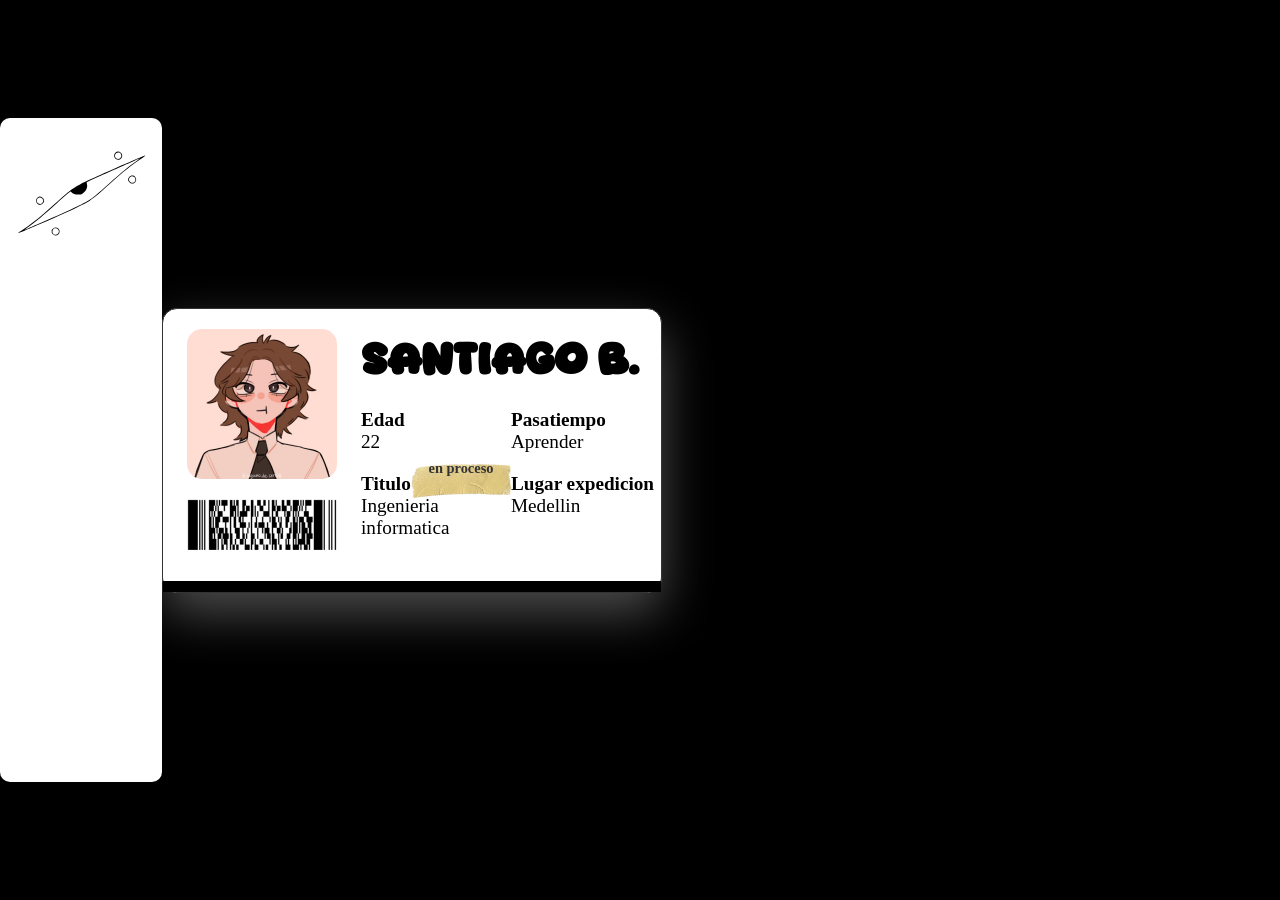
==== Html/index.html @ 073a7467 "Card tarjeta casi mela, faltan detalles" ====
<!DOCTYPE html>
<html lang="en">
<head>
    <meta charset="UTF-8">
    <meta name="viewport" content="width=device-width, initial-scale=1.0">
    <link rel="stylesheet" href="/Css/index_Style.css">
    <link href='https://cdn.boxicons.com/fonts/basic/boxicons.min.css' rel='stylesheet'>
    <title>Portafolio</title>
</head>
<body>
    <aside class="sidebar">
        <ul class="sidebar_list">
            <li class="  sidebar_content--logo">
                <img class="sidebar_icon sidebar_icon--logo reveal" src="/img/eyeOpen.svg" alt="logo">
                <img class="sidebar_icon sidebar_icon--logo hide" src="/img/eyeClose.svg" alt="logo">
            </li>

            <li class="sidebar_element">
                <i class='bx  bxs-user-hexagon sidebar_logo'  ></i> 
                <div class="sidebar_hide">
                    <p class="sidebar_text">Sobre mi</p>
                </div>
            </li>

            <li class="sidebar_element">
                <i class='bx  bxs-clipboard-code sidebar_logo' ></i>
                <div class="sidebar_hide">
                    <p class="sidebar_text">habilidades</p>
                </div>
            </li>

            <li class="sidebar_element">
                <i class='bx  bxs-star sidebar_logo' ></i> 
                <div class="sidebar_hide">
                    <p class="sidebar_text">Experiencia</p>
                </div>
            </li>

            <li class="sidebar_element">
                <i class='bx  bxs-phone sidebar_logo'  ></i> 
                <div class="sidebar_hide">
                    <p class="sidebar_text">Contactame</p>
                </div>
            </li>
        </ul>
    </aside>
    <section class="id_presentation">
        <div class="card">
            <div class="photo">
                <img src="/img/6def31cd-2feb-4538-83e6-c28fdac675a3.jpeg" alt="">
            </div>
            <div class="qr"><img src="/img/Imagen de WhatsApp 2025-06-26 a las 01.54.31_d07527d6.jpg" alt="Codigo QR"></div>
            <div class="info-name"><h1>Santiago B.</h1></div>
            <div class=" info info-age"><p><strong>Edad</strong><br>22</p></div>
            <div class=" info info-hobby"><p><strong>Pasatiempo</strong><br>Aprender</p></div>
            <div class=" info info-title"><p><strong>Titulo</strong><br>Ingenieria informatica</p></div>
            <div class="info-title-sticker"><span>en proceso</span><img src="/img/klipartz.com.png" alt="cinta"></div>
            <div class=" info info-place"><p><strong>Lugar expedicion</strong><br>Medellin</p></div>
            <div class="info-border"></div>
        </div>
    </section>
</body>
</html>
---- Css/index_Style.css ----
*{
    margin:0;
    box-sizing: border-box;
}

body{
    height: 100vh;
    display: flex;
    align-items: center;
    background-color: black;
}

/*----------sidebar----------*/
.sidebar{
    background-color: #ffffff;
    width: max-content;
    border-radius: 10px;
    padding: 2rem 1rem;
}

.sidebar:hover .sidebar_element{
    grid-template-columns: 50px 1fr;
}

.sidebar_list{
    list-style: none;
    padding: 0;
    
    min-height: 600px;
    display: flex;
    flex-direction: column;
    gap: .4rem;
}
.sidebar_element{
    padding: 1.9rem 1.3rem;
    border-radius: 20px;
    display: grid;
    align-items: center;
    grid-template-columns: 80px 0fr;
    color: black;

    transition: grid-template-columns .4s;
}

.sidebar_element:hover{
    background-color: black;
    color: white;
}

.sidebar_content--logo{
    position: relative;
    margin: 0 auto  0;
    margin-bottom: 1rem;
}

.sidebar_icon--logo{
    display: flex;
    height: auto;
    width: 130px;
    justify-content: center;
    align-items: center;
    position: relative;
}

.sidebar_icon--logo .reveal{
    opacity: 1;
    z-index: 1;
}

.sidebar_content--logo .hide {
    opacity: 0;
    z-index: 2;
}

.sidebar_icon--logo.hide{
    opacity: 0;
    position: absolute;
    top: 0;
    left: 0;
}

.sidebar:hover .sidebar_icon--logo.reveal {
    opacity: 0;
}

.sidebar:hover .sidebar_icon--logo.hide {
  opacity: 1;
}

.sidebar_logo{
    font-size: 50px;
    margin: auto;
}

.sidebar_hide{
    overflow: hidden;
}

/*----------Card----------*/

@font-face {
  font-family: 'Mooncake';
  src: url(/Fonts/moodcake/Moodcake.ttf);
  font-weight: normal;
  font-style: normal;
}

.card{
  width: 500px;
  height: 285px;
  background: white;
  border-radius: 15px;
  box-shadow: 0 20px 50px rgba(255, 255, 255, 0.3);
  
  transition: transform 0.6s ease;
  transform-style: preserve-3d;
  border: 1px solid #333;
  background: linear-gradient(rgba(255, 255, 255, 0.0), rgba(255, 255, 255, 0.0)), url('/Portafolio/img/eyeOpen.svg');
  background-repeat: no-repeat;
  background-position: center right;
  background-size: 55%;
  background-blend-mode: lighten;
  display: grid;
  grid-template-columns: 2fr 150px 150px;
  grid-template-rows: 100px 1fr 1fr 1fr 0.5fr;
}

.card:hover {
      transform: rotateY(20deg) rotateX(20deg);
    }

    .photo {
      grid-row: 1;
      grid-column: 1;
      text-align: center;
      padding: 20px;
    }

    .photo img {
      width: 150px;
      height: 150px;
      border-radius: 15px;
      object-fit: cover;
    }

    .info-name {
      font-family: 'Mooncake';
      grid-row: 1;
      grid-column: 2/3;
      font-size: 1.7em;
      width: auto;
      text-align: center;
      margin: auto;
      white-space: nowrap;
    }

    .info{
      font-size: 1.2em;
      margin-bottom: 20px;
    }

    .info-age{
      grid-row: 2;
      grid-column: 2;
    }

    .info-hobby{
      grid-row: 2;
      grid-column: 3;
    }

    .info-title{
      grid-row: 3;
      grid-column: 2;
    }
    
    .info-title-sticker{
      position: relative;
      width: 100px; /* ajusta según tamaño de la cinta */
      height: 40px;
      grid-column: 2/3; /* columna de la derecha */
      grid-row: 2;     /* misma fila del título */
      justify-self: end; /* alinea al inicio */
      padding-left: 1rem;
      padding-top: 1.5rem;
    }

    .info-title-sticker img{
      width: 70px;
      rotate: -120deg;
    }

    .info-title-sticker span{
      position: absolute;
      top: 50%;
      left: 50%;
      transform: translate(-50%, 180%);
      font-weight: bold;
      color: #333;
      font-size: 0.9em;
      font-family: 'Comic Sans MS', cursive;
      z-index: 2;
      white-space: nowrap;
    }

    .info-place{
      grid-column: 3;
      grid-row: 3;
    }

    .qr-firm {
      
      margin-top: auto;
    }

    .qr img {
      height: 50px;
    }

    .qr{  
      text-align: center;
      align-self: center;
      grid-column: 1;
      grid-row: 3/5;
    }

    .info-border{
      background-color: black;
      grid-row: 5;
      grid-column: 1/4;
    }
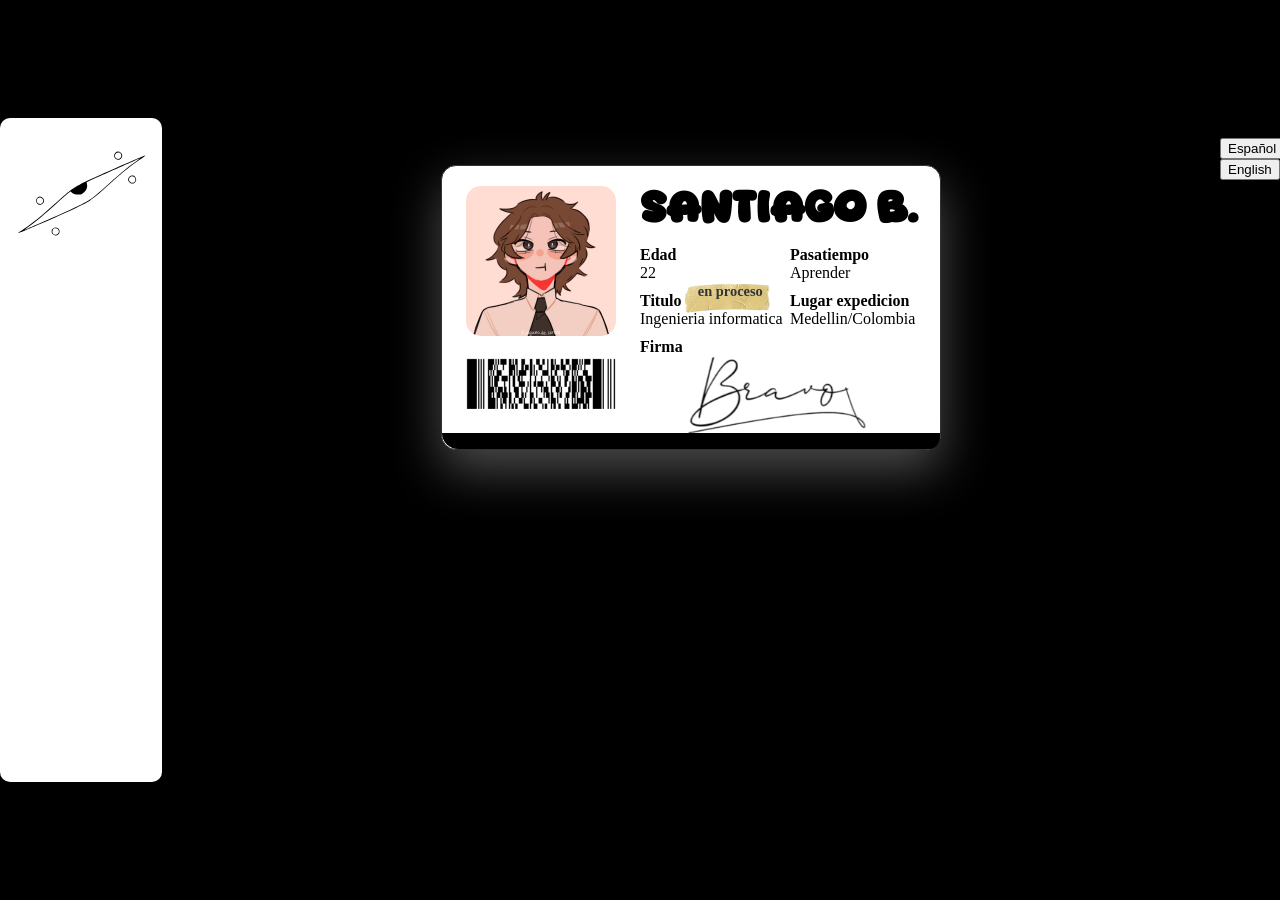
==== commit 7e17a40e: "tarjeta mela" ====
--- a/Html/index.html
+++ b/Html/index.html
@@ -5,6 +5,7 @@
     <meta name="viewport" content="width=device-width, initial-scale=1.0">
     <link rel="stylesheet" href="/Css/index_Style.css">
     <link href='https://cdn.boxicons.com/fonts/basic/boxicons.min.css' rel='stylesheet'>
+    <script src="/Js/index_Script.js"></script>
     <title>Portafolio</title>
 </head>
 <body>
@@ -18,46 +19,56 @@
             <li class="sidebar_element">
                 <i class='bx  bxs-user-hexagon sidebar_logo'  ></i> 
                 <div class="sidebar_hide">
-                    <p class="sidebar_text">Sobre mi</p>
+                    <p class="sidebar_text" data-i18n="sidebar.sobre">Sobre mi</p>
                 </div>
             </li>
 
             <li class="sidebar_element">
                 <i class='bx  bxs-clipboard-code sidebar_logo' ></i>
                 <div class="sidebar_hide">
-                    <p class="sidebar_text">habilidades</p>
+                    <p class="sidebar_text" data-i18n="sidebar.habilidades">habilidades</p>
                 </div>
             </li>
 
             <li class="sidebar_element">
                 <i class='bx  bxs-star sidebar_logo' ></i> 
                 <div class="sidebar_hide">
-                    <p class="sidebar_text">Experiencia</p>
+                    <p class="sidebar_text" data-i18n="sidebar.experiencia">Experiencia</p>
                 </div>
             </li>
 
             <li class="sidebar_element">
                 <i class='bx  bxs-phone sidebar_logo'  ></i> 
                 <div class="sidebar_hide">
-                    <p class="sidebar_text">Contactame</p>
+                    <p class="sidebar_text" data-i18n="sidebar.contacto">Contactame</p>
                 </div>
             </li>
         </ul>
     </aside>
-    <section class="id_presentation">
+    <main class="main-content">
+        <div class="translate">
+            <button onclick="traducir('es')">Español</button>
+            <button onclick="traducir('en')">English</button>
+        </div>
+        
+        <section class="id_presentation">
+            <h2>Hola, me presento</h2>
         <div class="card">
             <div class="photo">
                 <img src="/img/6def31cd-2feb-4538-83e6-c28fdac675a3.jpeg" alt="">
             </div>
             <div class="qr"><img src="/img/Imagen de WhatsApp 2025-06-26 a las 01.54.31_d07527d6.jpg" alt="Codigo QR"></div>
-            <div class="info-name"><h1>Santiago B.</h1></div>
-            <div class=" info info-age"><p><strong>Edad</strong><br>22</p></div>
-            <div class=" info info-hobby"><p><strong>Pasatiempo</strong><br>Aprender</p></div>
-            <div class=" info info-title"><p><strong>Titulo</strong><br>Ingenieria informatica</p></div>
-            <div class="info-title-sticker"><span>en proceso</span><img src="/img/klipartz.com.png" alt="cinta"></div>
-            <div class=" info info-place"><p><strong>Lugar expedicion</strong><br>Medellin</p></div>
+            <div class="info-name"><h1 data-i18n="card.nombre">Santiago B.</h1></div>
+            <div class=" info info-age"><p><strong data-i18n="card.edad">Edad</strong><br>22</p></div>
+            <div class=" info info-hobby"><p><strong data-i18n="card.pasatiempo">Pasatiempo</strong><br><p data-i18n="card.pasatiempoHijo">Aprender</p></p></div>
+            <div class=" info info-title"><p ><strong data-i18n="card.titulo">Titulo</strong><br><p data-i18n="card.tituloHijo">Ingenieria informatica</p></p></div>
+            <div class="info-title-sticker"><span data-i18n="card.estado">en proceso</span><img src="/img/klipartz.com.png" alt="cinta"></div>
+            <div class=" info info-place"><p data-i18n="card.expedicion"><strong>Lugar expedicion</strong><br>Medellin/Colombia</p></div>
+            <div class="info-firm"><p data-i18n="card.firma"><strong>Firma</strong></p><img src="/img/Opera Captura de pantalla_2025-06-27_210948_www.canva.com-Photoroom.png" alt="Firma"></div>
             <div class="info-border"></div>
         </div>
     </section>
+    </main>
+    
 </body>
 </html>
--- a/Css/index_Style.css
+++ b/Css/index_Style.css
@@ -1,86 +1,103 @@
 *{
-    margin:0;
-    box-sizing: border-box;
+  margin:0;
+  box-sizing: border-box;
 }
 
 body{
-    height: 100vh;
-    display: flex;
-    align-items: center;
-    background-color: black;
-}
-
-/*----------sidebar----------*/
+  min-height: 100vh;
+  display: grid;
+  align-items: center;
+  background-color: black;
+  grid-template-columns: 0.1fr 1fr;
+}
+
+.main-content{
+  grid-column: 2;
+  display: grid;
+  grid-template-columns: 1fr;
+  grid-template-rows: 2fr 1fr 1fr;
+}
+
+.translate{
+  height: 30px;
+  width: 60px;
+  grid-row: 1;
+  grid-column: 2;
+}
+
+/*----------Sidebar----------*/
 .sidebar{
-    background-color: #ffffff;
-    width: max-content;
-    border-radius: 10px;
-    padding: 2rem 1rem;
+  position: sticky;
+  top: 0;
+  background-color: #ffffff;
+  width: max-content;
+  border-radius: 10px;
+  padding: 2rem 1rem;
 }
 
 .sidebar:hover .sidebar_element{
-    grid-template-columns: 50px 1fr;
+  grid-template-columns: 50px 1fr;
 }
 
 .sidebar_list{
-    list-style: none;
-    padding: 0;
-    
-    min-height: 600px;
-    display: flex;
-    flex-direction: column;
-    gap: .4rem;
+  list-style: none;
+  padding: 0;
+  
+  min-height: 600px;
+  display: flex;
+  flex-direction: column;
+  gap: .4rem;
 }
 .sidebar_element{
-    padding: 1.9rem 1.3rem;
-    border-radius: 20px;
-    display: grid;
-    align-items: center;
-    grid-template-columns: 80px 0fr;
-    color: black;
-
-    transition: grid-template-columns .4s;
+  padding: 1.9rem 1.3rem;
+  border-radius: 20px;
+  display: grid;
+  align-items: center;
+  grid-template-columns: 80px 0fr;
+  color: black;
+
+  transition: grid-template-columns .4s;
 }
 
 .sidebar_element:hover{
-    background-color: black;
-    color: white;
+  background-color: black;
+  color: white;
 }
 
 .sidebar_content--logo{
-    position: relative;
-    margin: 0 auto  0;
-    margin-bottom: 1rem;
+  position: relative;
+  margin: 0 auto  0;
+  margin-bottom: 1rem;
 }
 
 .sidebar_icon--logo{
-    display: flex;
-    height: auto;
-    width: 130px;
-    justify-content: center;
-    align-items: center;
-    position: relative;
+  display: flex;
+  height: auto;
+  width: 130px;
+  justify-content: center;
+  align-items: center;
+  position: relative;
 }
 
 .sidebar_icon--logo .reveal{
-    opacity: 1;
-    z-index: 1;
+  opacity: 1;
+  z-index: 1;
 }
 
 .sidebar_content--logo .hide {
-    opacity: 0;
-    z-index: 2;
+  opacity: 0;
+  z-index: 2;
 }
 
 .sidebar_icon--logo.hide{
-    opacity: 0;
-    position: absolute;
-    top: 0;
-    left: 0;
+  opacity: 0;
+  position: absolute;
+  top: 0;
+  left: 0;
 }
 
 .sidebar:hover .sidebar_icon--logo.reveal {
-    opacity: 0;
+  opacity: 0;
 }
 
 .sidebar:hover .sidebar_icon--logo.hide {
@@ -88,12 +105,12 @@
 }
 
 .sidebar_logo{
-    font-size: 50px;
-    margin: auto;
+  font-size: 50px;
+  margin: auto;
 }
 
 .sidebar_hide{
-    overflow: hidden;
+  overflow: hidden;
 }
 
 /*----------Card----------*/
@@ -105,7 +122,13 @@
   font-style: normal;
 }
 
+.id_presentation{
+  grid-row: 1;
+  justify-self: center;
+}
+
 .card{
+  
   width: 500px;
   height: 285px;
   background: white;
@@ -115,119 +138,130 @@
   transition: transform 0.6s ease;
   transform-style: preserve-3d;
   border: 1px solid #333;
-  background: linear-gradient(rgba(255, 255, 255, 0.0), rgba(255, 255, 255, 0.0)), url('/Portafolio/img/eyeOpen.svg');
+  background: linear-gradient(rgba(255, 255, 255, 0.0), rgba(255, 255, 255, 0.0)), url('/img/eyeOpen.svg');
   background-repeat: no-repeat;
   background-position: center right;
   background-size: 55%;
   background-blend-mode: lighten;
   display: grid;
   grid-template-columns: 2fr 150px 150px;
-  grid-template-rows: 100px 1fr 1fr 1fr 0.5fr;
+  grid-template-rows: 80px 1fr 1fr 95px 1fr;
 }
 
 .card:hover {
-      transform: rotateY(20deg) rotateX(20deg);
-    }
-
-    .photo {
-      grid-row: 1;
-      grid-column: 1;
-      text-align: center;
-      padding: 20px;
-    }
-
-    .photo img {
-      width: 150px;
-      height: 150px;
-      border-radius: 15px;
-      object-fit: cover;
-    }
-
-    .info-name {
-      font-family: 'Mooncake';
-      grid-row: 1;
-      grid-column: 2/3;
-      font-size: 1.7em;
-      width: auto;
-      text-align: center;
-      margin: auto;
-      white-space: nowrap;
-    }
-
-    .info{
-      font-size: 1.2em;
-      margin-bottom: 20px;
-    }
-
-    .info-age{
-      grid-row: 2;
-      grid-column: 2;
-    }
-
-    .info-hobby{
-      grid-row: 2;
-      grid-column: 3;
-    }
-
-    .info-title{
-      grid-row: 3;
-      grid-column: 2;
-    }
+  transform: rotateY(20deg) rotateX(20deg);
+}
+  .photo {
+    grid-row: 1;
+    grid-column: 1;
+    text-align: center;
+    padding: 20px;
+  }
+
+  .photo img {
+    width: 150px;
+    height: 150px;
+    border-radius: 15px;
+    object-fit: cover;
+  }
+
+  .info-name {
+    font-family: 'Mooncake';
+    grid-row: 1;
+    grid-column: 2/3;
+    font-size: 1.7em;
+    width: auto;
+    text-align: center;
+    margin: auto;
+    white-space: nowrap;
+  }
+
+  .info{
+    font-size: 1em;
+    margin-bottom: 10px;
     
-    .info-title-sticker{
-      position: relative;
-      width: 100px; /* ajusta según tamaño de la cinta */
-      height: 40px;
-      grid-column: 2/3; /* columna de la derecha */
-      grid-row: 2;     /* misma fila del título */
-      justify-self: end; /* alinea al inicio */
-      padding-left: 1rem;
-      padding-top: 1.5rem;
-    }
-
-    .info-title-sticker img{
-      width: 70px;
-      rotate: -120deg;
-    }
-
-    .info-title-sticker span{
-      position: absolute;
-      top: 50%;
-      left: 50%;
-      transform: translate(-50%, 180%);
-      font-weight: bold;
-      color: #333;
-      font-size: 0.9em;
-      font-family: 'Comic Sans MS', cursive;
-      z-index: 2;
-      white-space: nowrap;
-    }
-
-    .info-place{
-      grid-column: 3;
-      grid-row: 3;
-    }
-
-    .qr-firm {
-      
-      margin-top: auto;
-    }
-
-    .qr img {
-      height: 50px;
-    }
-
-    .qr{  
-      text-align: center;
-      align-self: center;
-      grid-column: 1;
-      grid-row: 3/5;
-    }
-
-    .info-border{
-      background-color: black;
-      grid-row: 5;
-      grid-column: 1/4;
-    }
-
-
+  }
+
+  .info-age{
+    grid-row: 2;
+    grid-column: 2;
+  }
+
+  .info-hobby{
+    grid-row: 2;
+    grid-column: 3;
+  }
+
+  .info-title{
+    grid-row: 3;
+    grid-column: 2;
+  }
+  
+  .info-title-sticker{
+    position: relative;
+    width: 100px; /* ajusta según tamaño de la cinta */
+    height: 40px;
+    grid-column: 2; /* columna de la derecha */
+    grid-row: 2;     /* misma fila del título */
+    justify-self: end; /* alinea al inicio */
+    padding-left: 0.5rem;
+    padding-top: 0.7rem;
+  }
+
+  .info-title-sticker img{
+    width: 60px;
+    rotate: -120deg;
+  }
+
+  .info-title-sticker span{
+    position: absolute;
+    top: 50%;
+    left: 50%;
+    transform: translate(-65%, 100%);
+    font-weight: bold;
+    color: #333;
+    font-size: 0.9em;
+    font-family: 'Comic Sans MS', cursive;
+    z-index: 2;
+    white-space: nowrap;
+  }
+
+  .info-place{
+    grid-column: 3;
+    grid-row: 3;
+  }
+
+  .qr-firm {
+    
+    margin-top: auto;
+  }
+
+  .qr img {
+    height: 50px;
+  }
+
+  .qr{  
+    text-align: center;
+    align-self: center;
+    grid-column: 1;
+    grid-row: 4;
+  }
+
+  .info-firm img{
+    height: 80px;
+    padding-left: 3rem;
+  }
+
+  .info-firm{
+    grid-column: 2/3;
+    grid-row: 4;
+  }
+
+  .info-border{
+    background-color: black;
+    grid-row: 5;
+    grid-column: 1/4;
+    border-radius: 0 0 25px 35px;
+  }
+
+
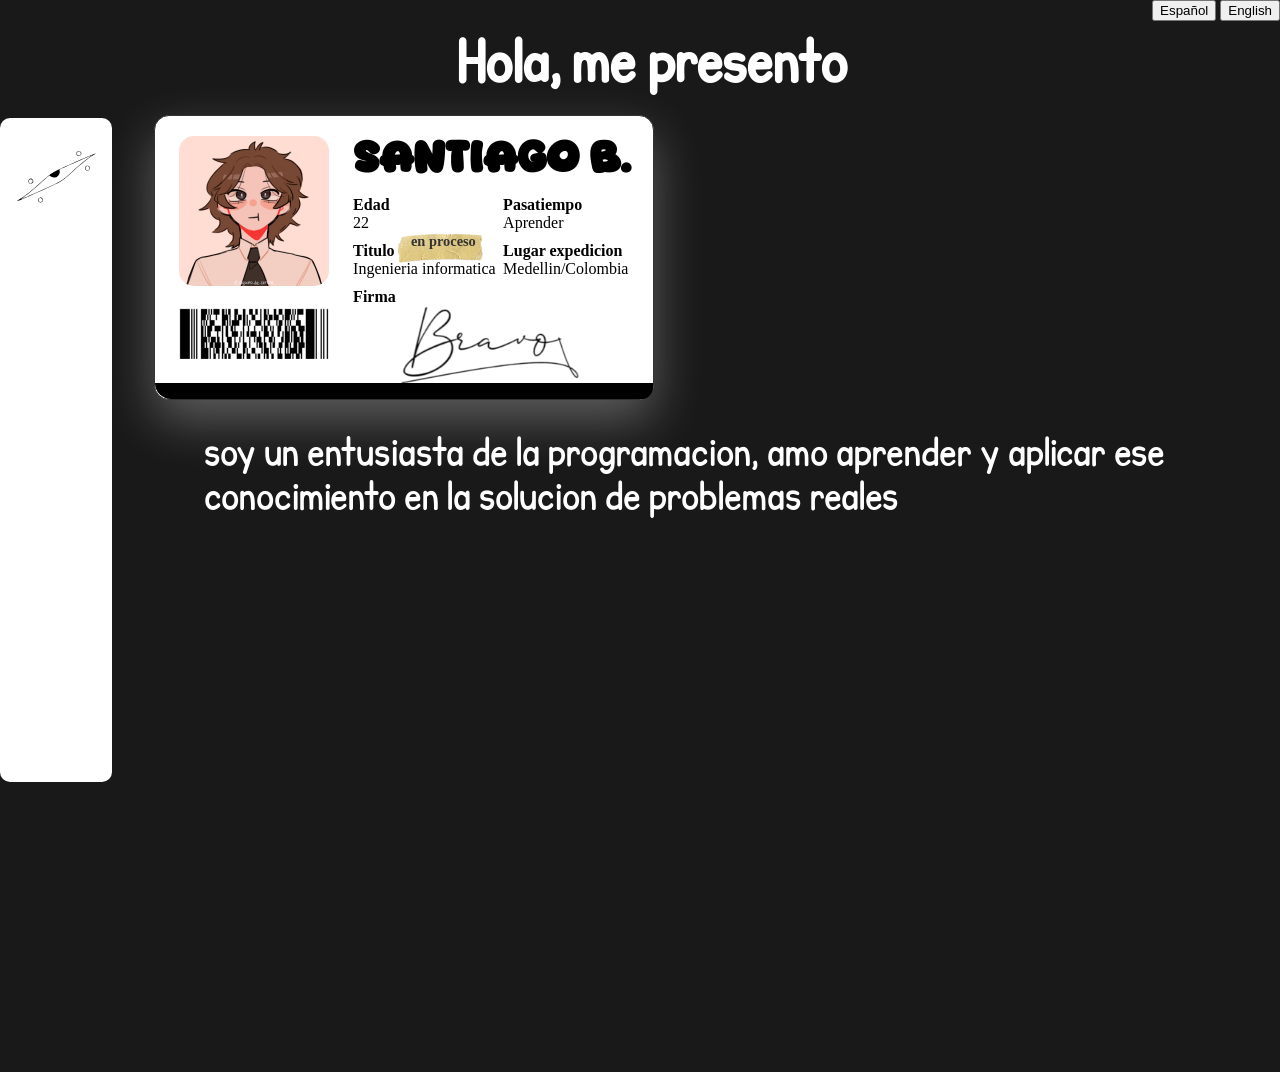
==== commit b1fe0ac6: "pasaron cosas pero melo" ====
--- a/Html/index.html
+++ b/Html/index.html
@@ -9,7 +9,8 @@
     <title>Portafolio</title>
 </head>
 <body>
-    <aside class="sidebar">
+    <nav>
+        <aside class="sidebar">
         <ul class="sidebar_list">
             <li class="  sidebar_content--logo">
                 <img class="sidebar_icon sidebar_icon--logo reveal" src="/img/eyeOpen.svg" alt="logo">
@@ -45,6 +46,8 @@
             </li>
         </ul>
     </aside>
+    </nav>
+    
     <main class="main-content">
         <div class="translate">
             <button onclick="traducir('es')">Español</button>
@@ -52,7 +55,10 @@
         </div>
         
         <section class="id_presentation">
-            <h2>Hola, me presento</h2>
+            <div>
+                <h2 class="welcome" data-i18n="saludo">Hola, me presento</h2>
+            </div>
+            
         <div class="card">
             <div class="photo">
                 <img src="/img/6def31cd-2feb-4538-83e6-c28fdac675a3.jpeg" alt="">
@@ -63,10 +69,15 @@
             <div class=" info info-hobby"><p><strong data-i18n="card.pasatiempo">Pasatiempo</strong><br><p data-i18n="card.pasatiempoHijo">Aprender</p></p></div>
             <div class=" info info-title"><p ><strong data-i18n="card.titulo">Titulo</strong><br><p data-i18n="card.tituloHijo">Ingenieria informatica</p></p></div>
             <div class="info-title-sticker"><span data-i18n="card.estado">en proceso</span><img src="/img/klipartz.com.png" alt="cinta"></div>
-            <div class=" info info-place"><p data-i18n="card.expedicion"><strong>Lugar expedicion</strong><br>Medellin/Colombia</p></div>
-            <div class="info-firm"><p data-i18n="card.firma"><strong>Firma</strong></p><img src="/img/Opera Captura de pantalla_2025-06-27_210948_www.canva.com-Photoroom.png" alt="Firma"></div>
+            <div class=" info info-place"><p><strong data-i18n="card.expedicion">Lugar expedicion</strong><br>Medellin/Colombia</p></div>
+            <div class="info-firm"><p><strong data-i18n="card.firma">Firma</strong></p><img src="/img/Opera Captura de pantalla_2025-06-27_210948_www.canva.com-Photoroom.png" alt="Firma"></div>
             <div class="info-border"></div>
+            
         </div>
+        <div class="description">
+            <h2data-i18n="saludo">soy un entusiasta de la programacion, amo aprender y aplicar ese conocimiento en la solucion de problemas reales</h2>
+        </div>
+        
     </section>
     </main>
     
--- a/Css/index_Style.css
+++ b/Css/index_Style.css
@@ -3,12 +3,15 @@
   box-sizing: border-box;
 }
 
+html{
+  overflow-x: hidden;
+}
+
 body{
   min-height: 100vh;
   display: grid;
-  align-items: center;
-  background-color: black;
-  grid-template-columns: 0.1fr 1fr;
+  background-color: rgb(26, 25, 25);
+  grid-template-columns: 12%  1fr;
 }
 
 .main-content{
@@ -16,19 +19,68 @@
   display: grid;
   grid-template-columns: 1fr;
   grid-template-rows: 2fr 1fr 1fr;
+  
 }
 
 .translate{
-  height: 30px;
-  width: 60px;
+  width: 100%;
   grid-row: 1;
   grid-column: 2;
 }
 
+.welcome{
+  text-align: center;
+  color: white;
+  font-family: 'kg_perfect';
+  font-size: 3rem;
+  margin-top: 2rem;
+  margin-bottom: 1rem;
+}
+
+.description{
+  margin-left: 5%;
+  width: 100%;
+  justify-content: center;
+  color: white;
+  font-family: 'kg_perfect';
+  font-size: 2rem;
+  margin-top: 2rem;
+  margin-bottom: 1rem;
+}
+
+/*----------Fonts----------*/
+@font-face {
+  font-family: 'Mooncake';
+  src: url(/Fonts/moodcake/Moodcake.ttf);
+  font-weight: normal;
+  font-style: normal;
+}
+
+@font-face {
+  font-family: 'kg_perfect';
+  src: url(/Fonts/kg_perfect/KGPerfectPenmanship.ttf);
+  font-weight: normal;
+  font-style: normal;
+}
+
+
 /*----------Sidebar----------*/
+nav{
+  position: fixed;
+  top: 0;
+  left: 0;
+  width: 10%;        /* ancho fijo de la barra */
+  height: 100vh;       /* altura de toda la pantalla */
+  display: flex;
+  align-items: center; 
+  z-index: 1000;
+}
+
+nav:hover{
+  width: 21%;
+}
+
 .sidebar{
-  position: sticky;
-  top: 0;
   background-color: #ffffff;
   width: max-content;
   border-radius: 10px;
@@ -36,24 +88,27 @@
 }
 
 .sidebar:hover .sidebar_element{
-  grid-template-columns: 50px 1fr;
+  grid-template-columns: 1fr 1fr;
 }
 
 .sidebar_list{
   list-style: none;
   padding: 0;
-  
+
   min-height: 600px;
   display: flex;
   flex-direction: column;
   gap: .4rem;
 }
+
 .sidebar_element{
+  font-family: 'kg_perfect';
+  font-size: 1em;
   padding: 1.9rem 1.3rem;
   border-radius: 20px;
   display: grid;
   align-items: center;
-  grid-template-columns: 80px 0fr;
+  grid-template-columns: 1fr 0fr;
   color: black;
 
   transition: grid-template-columns .4s;
@@ -73,7 +128,7 @@
 .sidebar_icon--logo{
   display: flex;
   height: auto;
-  width: 130px;
+  width: 5rem;
   justify-content: center;
   align-items: center;
   position: relative;
@@ -82,11 +137,13 @@
 .sidebar_icon--logo .reveal{
   opacity: 1;
   z-index: 1;
+  max-width: 100%
 }
 
 .sidebar_content--logo .hide {
   opacity: 0;
   z-index: 2;
+  max-width: 100%
 }
 
 .sidebar_icon--logo.hide{
@@ -105,7 +162,7 @@
 }
 
 .sidebar_logo{
-  font-size: 50px;
+  font-size: 3.125rem;
   margin: auto;
 }
 
@@ -114,35 +171,21 @@
 }
 
 /*----------Card----------*/
-
-@font-face {
-  font-family: 'Mooncake';
-  src: url(/Fonts/moodcake/Moodcake.ttf);
-  font-weight: normal;
-  font-style: normal;
-}
-
 .id_presentation{
   grid-row: 1;
   justify-self: center;
 }
 
 .card{
-  
-  width: 500px;
-  height: 285px;
+  justify-self: center;
+  width: 31.25rem;
+  height: 17.813rem;
   background: white;
   border-radius: 15px;
   box-shadow: 0 20px 50px rgba(255, 255, 255, 0.3);
-  
   transition: transform 0.6s ease;
   transform-style: preserve-3d;
   border: 1px solid #333;
-  background: linear-gradient(rgba(255, 255, 255, 0.0), rgba(255, 255, 255, 0.0)), url('/img/eyeOpen.svg');
-  background-repeat: no-repeat;
-  background-position: center right;
-  background-size: 55%;
-  background-blend-mode: lighten;
   display: grid;
   grid-template-columns: 2fr 150px 150px;
   grid-template-rows: 80px 1fr 1fr 95px 1fr;
@@ -150,118 +193,119 @@
 
 .card:hover {
   transform: rotateY(20deg) rotateX(20deg);
-}
-  .photo {
-    grid-row: 1;
-    grid-column: 1;
-    text-align: center;
-    padding: 20px;
-  }
-
-  .photo img {
-    width: 150px;
-    height: 150px;
-    border-radius: 15px;
-    object-fit: cover;
-  }
-
-  .info-name {
-    font-family: 'Mooncake';
-    grid-row: 1;
-    grid-column: 2/3;
-    font-size: 1.7em;
-    width: auto;
-    text-align: center;
-    margin: auto;
-    white-space: nowrap;
-  }
-
-  .info{
-    font-size: 1em;
-    margin-bottom: 10px;
-    
-  }
-
-  .info-age{
-    grid-row: 2;
-    grid-column: 2;
-  }
-
-  .info-hobby{
-    grid-row: 2;
-    grid-column: 3;
-  }
-
-  .info-title{
-    grid-row: 3;
-    grid-column: 2;
-  }
+
+}
+
+.photo {
+  grid-row: 1;
+  grid-column: 1;
+  text-align: center;
+  padding: 20px;
+}
+
+.photo img {
+  width: 150px;
+  height: 150px;
+  border-radius: 15px;
+  object-fit: cover;
+}
+
+.info-name {
+  font-family: 'Mooncake';
+  grid-row: 1;
+  grid-column: 2/3;
+  font-size: 1.7em;
+  width: auto;
+  text-align: center;
+  margin: auto;
+  white-space: nowrap;
+}
+
+.info{
+  font-size: 1em;
+  margin-bottom: 10px;
   
-  .info-title-sticker{
-    position: relative;
-    width: 100px; /* ajusta según tamaño de la cinta */
-    height: 40px;
-    grid-column: 2; /* columna de la derecha */
-    grid-row: 2;     /* misma fila del título */
-    justify-self: end; /* alinea al inicio */
-    padding-left: 0.5rem;
-    padding-top: 0.7rem;
-  }
-
-  .info-title-sticker img{
-    width: 60px;
-    rotate: -120deg;
-  }
-
-  .info-title-sticker span{
-    position: absolute;
-    top: 50%;
-    left: 50%;
-    transform: translate(-65%, 100%);
-    font-weight: bold;
-    color: #333;
-    font-size: 0.9em;
-    font-family: 'Comic Sans MS', cursive;
-    z-index: 2;
-    white-space: nowrap;
-  }
-
-  .info-place{
-    grid-column: 3;
-    grid-row: 3;
-  }
-
-  .qr-firm {
-    
-    margin-top: auto;
-  }
-
-  .qr img {
-    height: 50px;
-  }
-
-  .qr{  
-    text-align: center;
-    align-self: center;
-    grid-column: 1;
-    grid-row: 4;
-  }
-
-  .info-firm img{
-    height: 80px;
-    padding-left: 3rem;
-  }
-
-  .info-firm{
-    grid-column: 2/3;
-    grid-row: 4;
-  }
-
-  .info-border{
-    background-color: black;
-    grid-row: 5;
-    grid-column: 1/4;
-    border-radius: 0 0 25px 35px;
-  }
-
-
+}
+
+.info-age{
+  grid-row: 2;
+  grid-column: 2;
+}
+
+.info-hobby{
+  grid-row: 2;
+  grid-column: 3;
+}
+
+.info-title{
+  grid-row: 3;
+  grid-column: 2;
+}
+
+.info-title-sticker{
+  position: relative;
+  width: 100px; /* ajusta según tamaño de la cinta */
+  height: 40px;
+  grid-column: 2; /* columna de la derecha */
+  grid-row: 2;     /* misma fila del título */
+  justify-self: end; /* alinea al inicio */
+  padding-left: 0.5rem;
+  padding-top: 0.7rem;
+}
+
+.info-title-sticker img{
+  width: 60px;
+  rotate: -120deg;
+}
+
+.info-title-sticker span{
+  position: absolute;
+  top: 50%;
+  left: 50%;
+  transform: translate(-65%, 100%);
+  font-weight: bold;
+  color: #333;
+  font-size: 0.9em;
+  font-family: 'Comic Sans MS', cursive;
+  z-index: 2;
+  white-space: nowrap;
+}
+
+.info-place{
+  grid-column: 3;
+  grid-row: 3;
+}
+
+.qr-firm {
+  
+  margin-top: auto;
+}
+
+.qr img {
+  height: 50px;
+}
+
+.qr{  
+  text-align: center;
+  align-self: center;
+  grid-column: 1;
+  grid-row: 4;
+}
+
+.info-firm img{
+  height: 80px;
+  padding-left: 3rem;
+}
+
+.info-firm{
+  grid-column: 2/3;
+  grid-row: 4;
+}
+
+.info-border{
+  background-color: black;
+  grid-row: 5;
+  grid-column: 1/4;
+  border-radius: 0 0 25px 35px;
+}
+
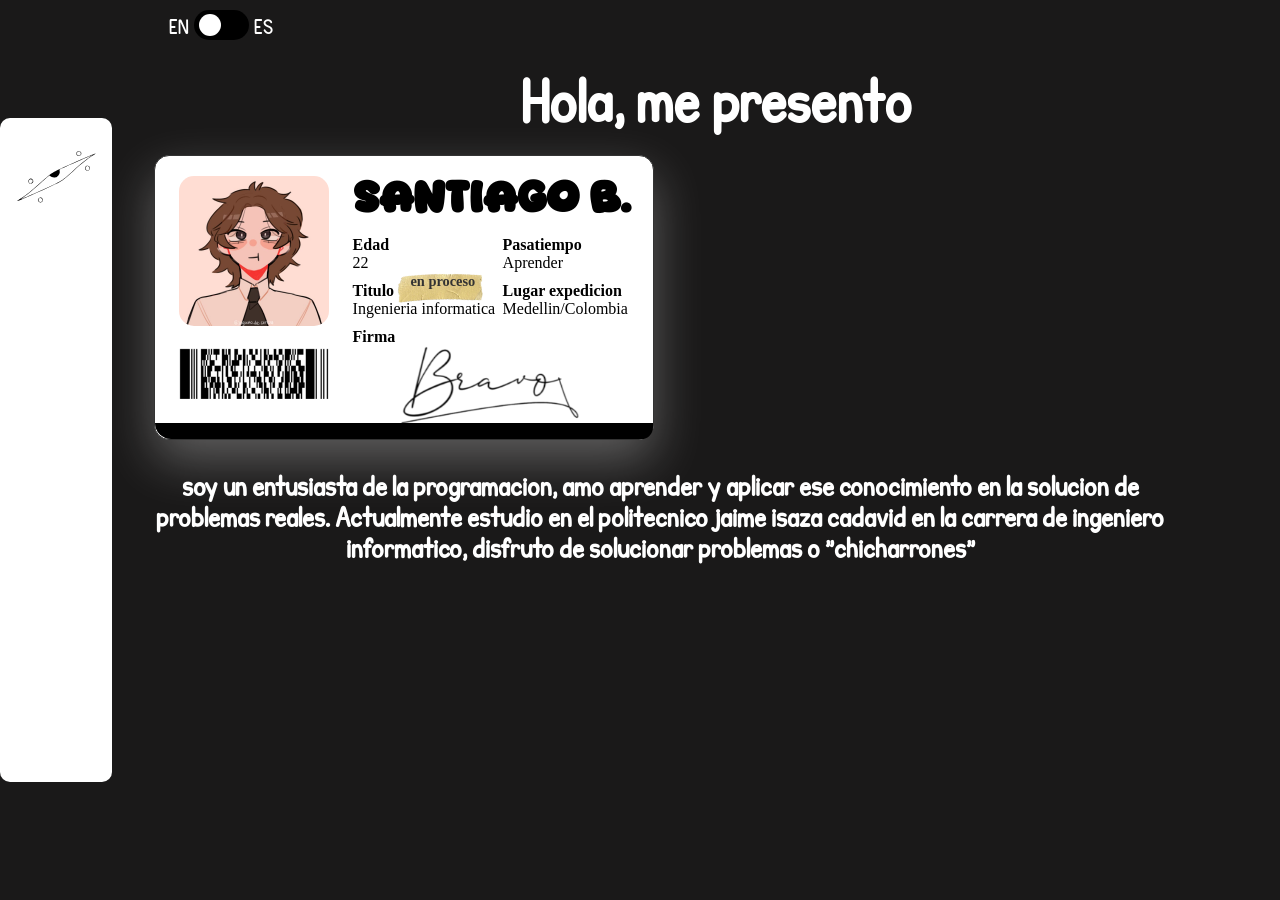
==== commit 467cabfa: "switch traduccion" ====
--- a/Html/index.html
+++ b/Html/index.html
@@ -49,36 +49,44 @@
     </nav>
     
     <main class="main-content">
+       
         <div class="translate">
-            <button onclick="traducir('es')">Español</button>
-            <button onclick="traducir('en')">English</button>
+            <p>EN</p>
+            <input type="checkbox" id="lang-switch">
+            <label for="lang-switch" class="lbl-lang"></label>
+            <p>ES</p>
         </div>
-        
+
         <section class="id_presentation">
-            <div>
-                <h2 class="welcome" data-i18n="saludo">Hola, me presento</h2>
+            <div class="welcome">
+                <h2 data-i18n="sobre_mi.saludo">Hola, me presento</h2>
             </div>
             
-        <div class="card">
-            <div class="photo">
-                <img src="/img/6def31cd-2feb-4538-83e6-c28fdac675a3.jpeg" alt="">
+            <div class="card">
+                <div class="photo">
+                    <img src="/img/6def31cd-2feb-4538-83e6-c28fdac675a3.jpeg" alt="">
+                </div>
+                <div class="qr"><img src="/img/Imagen de WhatsApp 2025-06-26 a las 01.54.31_d07527d6.jpg" alt="Codigo QR"></div>
+                <div class="info-name"><h1 data-i18n="card.nombre">Santiago B.</h1></div>
+                <div class=" info info-age"><p><strong data-i18n="card.edad">Edad</strong><br>22</p></div>
+                <div class=" info info-hobby"><p><strong data-i18n="card.pasatiempo">Pasatiempo</strong><br><p data-i18n="card.pasatiempoHijo">Aprender</p></p></div>
+                <div class=" info info-title"><p ><strong data-i18n="card.titulo">Titulo</strong><br><p data-i18n="card.tituloHijo">Ingenieria informatica</p></p></div>
+                <div class="info-title-sticker"><span data-i18n="card.estado">en proceso</span><img src="/img/klipartz.com.png" alt="cinta"></div>
+                <div class=" info info-place"><p><strong data-i18n="card.expedicion">Lugar expedicion</strong><br>Medellin/Colombia</p></div>
+                <div class="info-firm"><p><strong data-i18n="card.firma">Firma</strong></p><img src="/img/Opera Captura de pantalla_2025-06-27_210948_www.canva.com-Photoroom.png" alt="Firma"></div>
+                <div class="info-border"></div>
+                
             </div>
-            <div class="qr"><img src="/img/Imagen de WhatsApp 2025-06-26 a las 01.54.31_d07527d6.jpg" alt="Codigo QR"></div>
-            <div class="info-name"><h1 data-i18n="card.nombre">Santiago B.</h1></div>
-            <div class=" info info-age"><p><strong data-i18n="card.edad">Edad</strong><br>22</p></div>
-            <div class=" info info-hobby"><p><strong data-i18n="card.pasatiempo">Pasatiempo</strong><br><p data-i18n="card.pasatiempoHijo">Aprender</p></p></div>
-            <div class=" info info-title"><p ><strong data-i18n="card.titulo">Titulo</strong><br><p data-i18n="card.tituloHijo">Ingenieria informatica</p></p></div>
-            <div class="info-title-sticker"><span data-i18n="card.estado">en proceso</span><img src="/img/klipartz.com.png" alt="cinta"></div>
-            <div class=" info info-place"><p><strong data-i18n="card.expedicion">Lugar expedicion</strong><br>Medellin/Colombia</p></div>
-            <div class="info-firm"><p><strong data-i18n="card.firma">Firma</strong></p><img src="/img/Opera Captura de pantalla_2025-06-27_210948_www.canva.com-Photoroom.png" alt="Firma"></div>
-            <div class="info-border"></div>
+            <div class="description">
+                <h3 data-i18n="sobre_mi.descripcion">soy un entusiasta de la programacion, amo aprender y aplicar ese conocimiento en la solucion de problemas reales.  
+                Actualmente estudio en el politecnico jaime isaza cadavid en la carrera de ingeniero informatico, disfruto de solucionar problemas o "chicharrones"</h3>
+            </div>
+
+            <div class="about-me">
+                
+            </div>
             
-        </div>
-        <div class="description">
-            <h2data-i18n="saludo">soy un entusiasta de la programacion, amo aprender y aplicar ese conocimiento en la solucion de problemas reales</h2>
-        </div>
-        
-    </section>
+        </section>
     </main>
     
 </body>
--- a/Css/index_Style.css
+++ b/Css/index_Style.css
@@ -11,41 +11,61 @@
   min-height: 100vh;
   display: grid;
   background-color: rgb(26, 25, 25);
-  grid-template-columns: 12%  1fr;
+  grid-template-columns: 12%  88%;
 }
 
 .main-content{
+  width: 100%;
   grid-column: 2;
-  display: grid;
-  grid-template-columns: 1fr;
-  grid-template-rows: 2fr 1fr 1fr;
-  
 }
 
 .translate{
-  width: 100%;
-  grid-row: 1;
-  grid-column: 2;
-}
-
-.welcome{
-  text-align: center;
+  margin: 10px;
+  justify-self: end;
+  display: flex;
+  padding-right: 10px;
+}
+
+.translate p{
+  align-self: center;
   color: white;
-  font-family: 'kg_perfect';
-  font-size: 3rem;
-  margin-top: 2rem;
-  margin-bottom: 1rem;
-}
-
-.description{
-  margin-left: 5%;
-  width: 100%;
-  justify-content: center;
-  color: white;
-  font-family: 'kg_perfect';
-  font-size: 2rem;
-  margin-top: 2rem;
-  margin-bottom: 1rem;
+  font-size: 1em;
+  padding: 5px 5px 0 5px;
+  font-family: 'kg_perfect';
+}
+
+.lbl-lang{
+  display: inline-block;
+  width: 55px;
+  height: 30px;
+  background-color: black;
+  border-radius: 15px;
+  position: relative;
+  cursor: pointer;
+}
+
+#lang-switch:checked~ .lbl-lang{
+  background: #333;
+}
+
+.lbl-lang::after{
+  position: absolute;
+  content: '';
+  width: 22px;
+  height: 22px;
+  background: white;
+  border-radius: 15px;
+  top: 4px;
+  left: 5px;
+  transition: 0.3s;
+}
+
+#lang-switch:checked~ .lbl-lang::after{
+  left: 28px;
+}
+
+#lang-switch{
+  display: none;
 }
 
 /*----------Fonts----------*/
@@ -62,7 +82,6 @@
   font-weight: normal;
   font-style: normal;
 }
-
 
 /*----------Sidebar----------*/
 nav{
@@ -171,9 +190,10 @@
 }
 
 /*----------Card----------*/
+
 .id_presentation{
   grid-row: 1;
-  justify-self: center;
+  justify-content: center;
 }
 
 .card{
@@ -309,3 +329,28 @@
   border-radius: 0 0 25px 35px;
 }
 
+.welcome h2{
+  text-align: center;
+  color: white;
+  font-family: 'kg_perfect';
+  font-size: 3rem;
+  margin-top: 2rem;
+  margin-bottom: 1rem;
+}
+
+.description {
+  width: 90%;
+  text-align: center;
+  color: white;
+  font-family: 'kg_perfect';
+  font-size: 1.2rem;
+  margin-top: 2rem;
+  margin-bottom: 1rem;
+  justify-self: center;
+}
+
+/*----------About-me----------*/
+.about-me{
+  display: flex;
+
+}
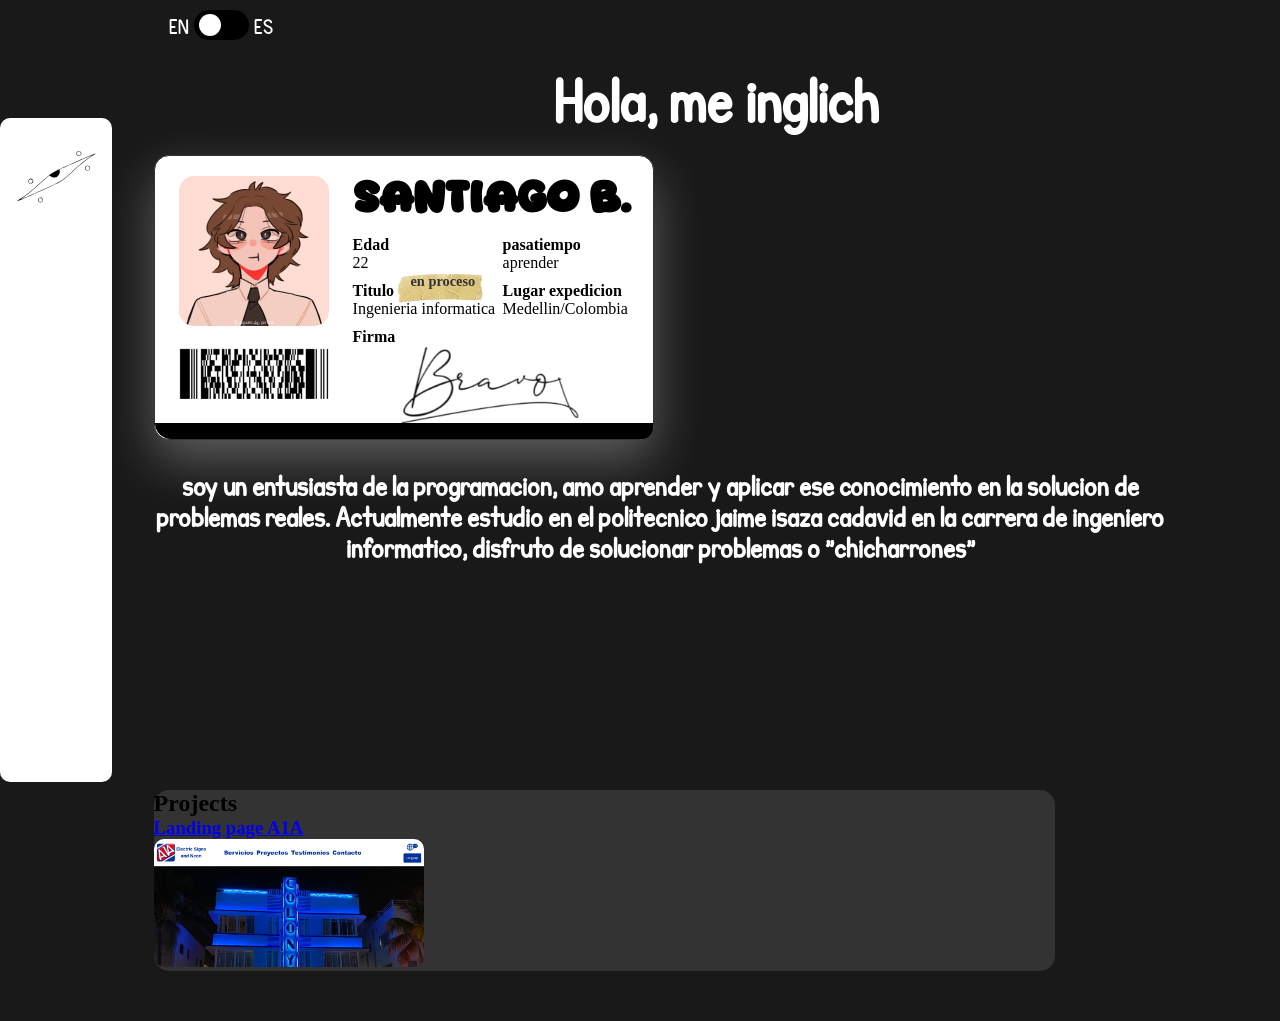
==== commit ffb215a9: "proyectos" ====
--- a/Html/index.html
+++ b/Html/index.html
@@ -25,16 +25,16 @@
             </li>
 
             <li class="sidebar_element">
-                <i class='bx  bxs-clipboard-code sidebar_logo' ></i>
+                <i class='bx  bxs-star sidebar_logo' ></i> 
                 <div class="sidebar_hide">
-                    <p class="sidebar_text" data-i18n="sidebar.habilidades">habilidades</p>
+                    <p class="sidebar_text" data-i18n="sidebar.experiencia">Experiencia</p>
                 </div>
             </li>
 
             <li class="sidebar_element">
-                <i class='bx  bxs-star sidebar_logo' ></i> 
+                <i class='bx  bxs-clipboard-code sidebar_logo' ></i>
                 <div class="sidebar_hide">
-                    <p class="sidebar_text" data-i18n="sidebar.experiencia">Experiencia</p>
+                    <p class="sidebar_text" data-i18n="sidebar.habilidades">habilidades</p>
                 </div>
             </li>
 
@@ -52,7 +52,7 @@
        
         <div class="translate">
             <p>EN</p>
-            <input type="checkbox" id="lang-switch">
+            <input type="checkbox" id="lang-switch" onchange="traducir()">
             <label for="lang-switch" class="lbl-lang"></label>
             <p>ES</p>
         </div>
@@ -81,11 +81,18 @@
                 <h3 data-i18n="sobre_mi.descripcion">soy un entusiasta de la programacion, amo aprender y aplicar ese conocimiento en la solucion de problemas reales.  
                 Actualmente estudio en el politecnico jaime isaza cadavid en la carrera de ingeniero informatico, disfruto de solucionar problemas o "chicharrones"</h3>
             </div>
+        </section>
 
-            <div class="about-me">
-                
+        <section class="experience">
+            <div class="container-projects">
+                <h2 data-i18n="experience.main_title">Proyectos</h2>
+                <a href="https://a1aelectricsigns.com/index_es.html">
+                    <div class="card-projects">
+                        <h3>Landing page A1A</h3>
+                        <img src="/img/A1A_page.png" alt="A1A page">
+                    </div>
+                </a>
             </div>
-            
         </section>
     </main>
     
--- a/Css/index_Style.css
+++ b/Css/index_Style.css
@@ -12,11 +12,13 @@
   display: grid;
   background-color: rgb(26, 25, 25);
   grid-template-columns: 12%  88%;
+  overflow-y: hidden;
 }
 
 .main-content{
   width: 100%;
   grid-column: 2;
+  grid-template-rows: 1fr 1fr;
 }
 
 .translate{
@@ -349,8 +351,23 @@
   justify-self: center;
 }
 
-/*----------About-me----------*/
-.about-me{
-  display: flex;
-
-}
+/*----------Projects----------*/
+
+.container-projects{
+  grid-row: 2;
+  justify-self: center;
+  width: 80%;
+  height: 50%;
+  background-color: #333;
+  margin-top: 20%;
+  margin-bottom: 50px;
+  display: flex;
+  flex-direction: column;
+  border-radius: 15px;
+}
+
+.container-projects img{
+  width: 30%;
+  height: 100%;
+  border-radius: 10px;
+}
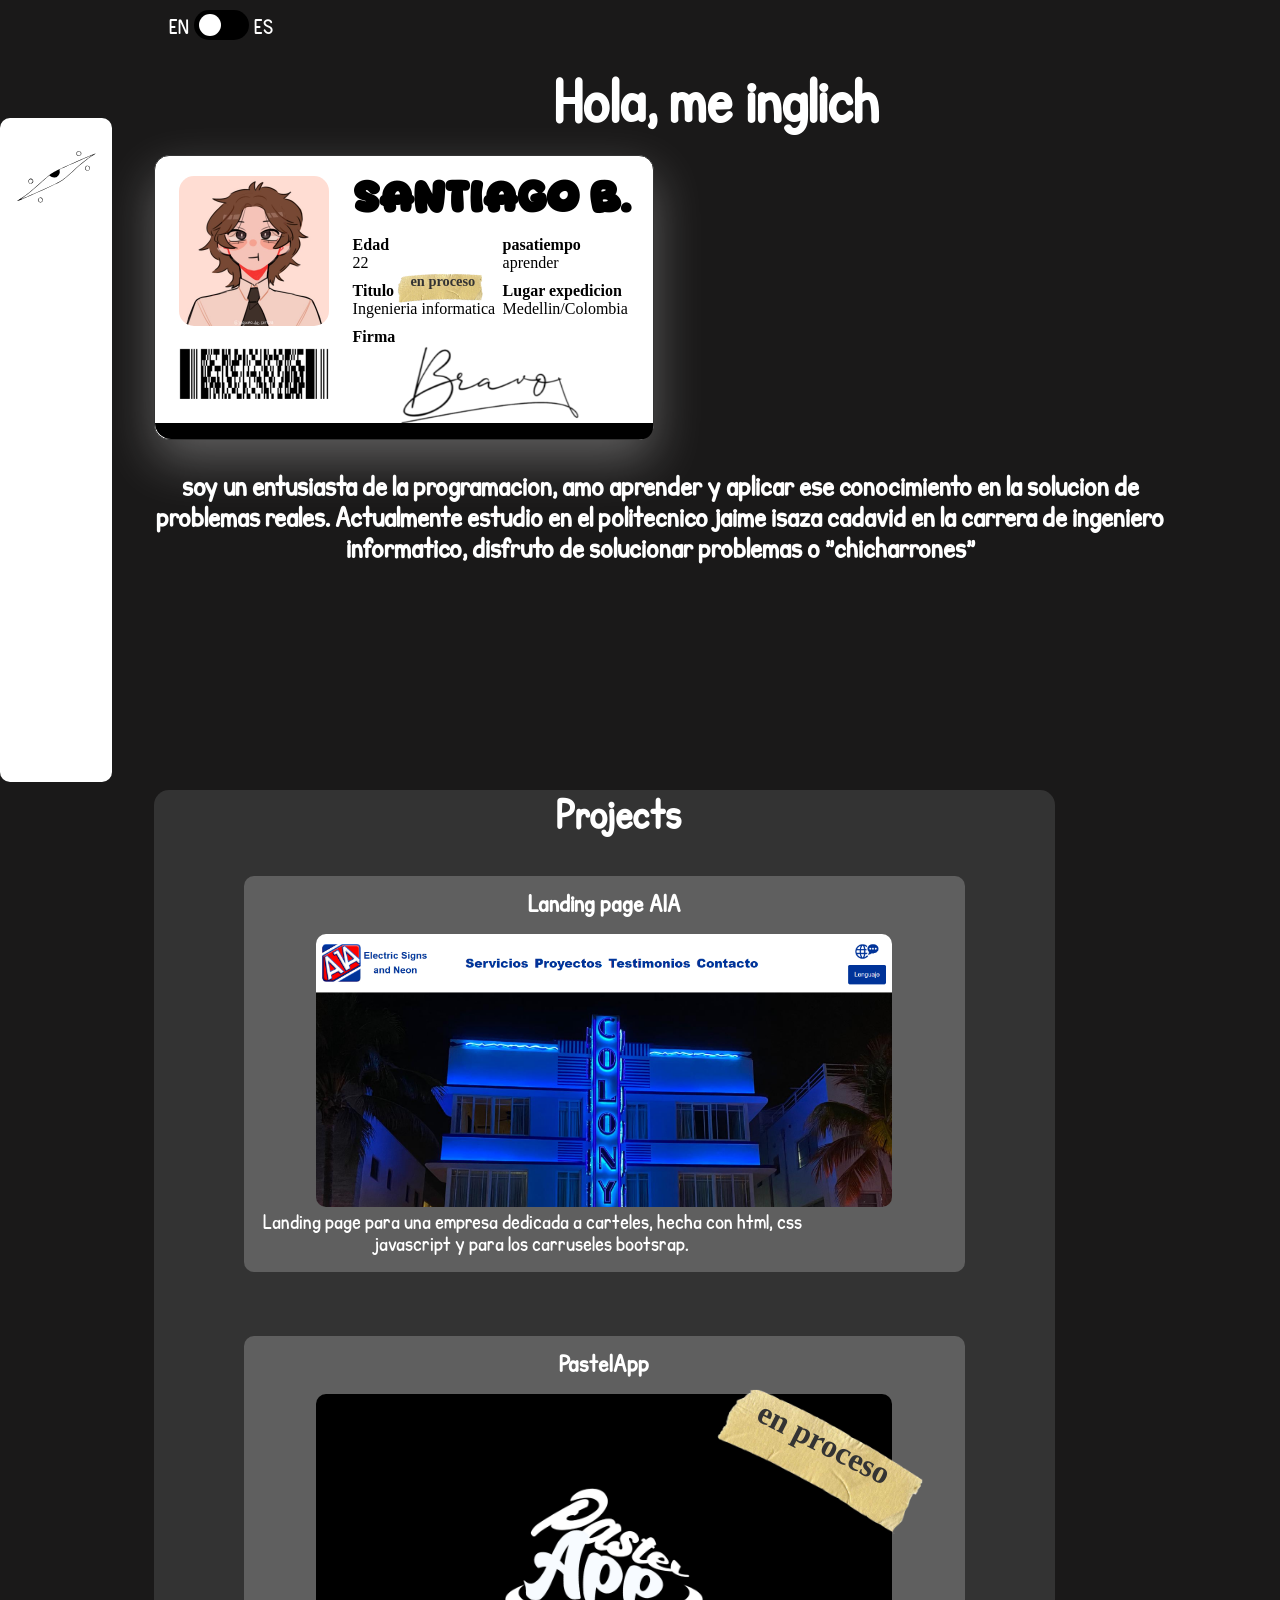
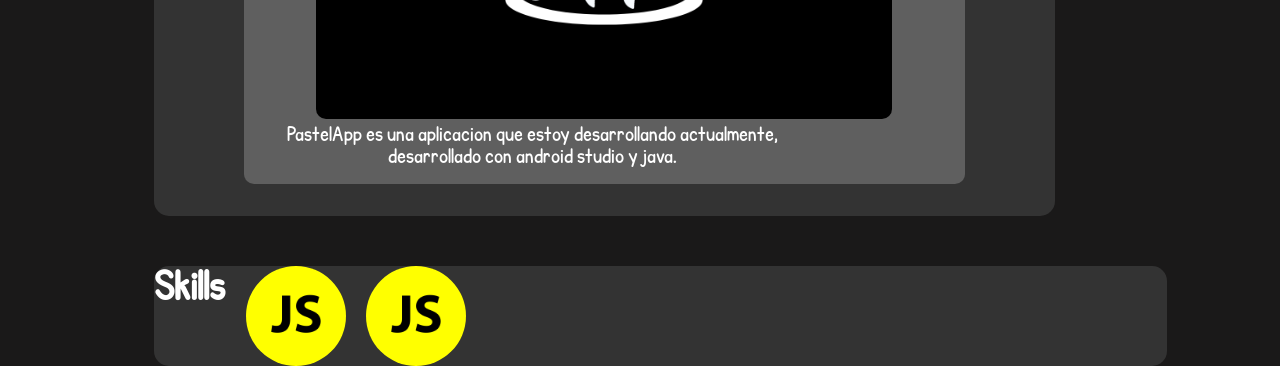
==== commit fb37d168: "skills apenas empezando" ====
--- a/Html/index.html
+++ b/Html/index.html
@@ -84,14 +84,46 @@
         </section>
 
         <section class="experience">
-            <div class="container-projects">
-                <h2 data-i18n="experience.main_title">Proyectos</h2>
-                <a href="https://a1aelectricsigns.com/index_es.html">
-                    <div class="card-projects">
+            <div class="container_projects">
+                <h2 class="project_title" data-i18n="experience.main_title">Proyectos</h2>
+                <div class="card_container">
+                    <a href="https://a1aelectricsigns.com/index_es.html" target="_blank">
+                    <div class="card_projects">
                         <h3>Landing page A1A</h3>
                         <img src="/img/A1A_page.png" alt="A1A page">
+                        <p data-i18n="experience.proyect1_description">Landing page para una empresa dedicada a carteles, hecha con html, css javascript y para los carruseles bootsrap.</p>
                     </div>
-                </a>
+                    </a>
+                </div>
+
+                <div class="card_container">
+                    <a href="https://a1aelectricsigns.com/index_es.html" target="_blank">
+                    <div class="card_projects">
+                        <h3>PastelApp</h3>
+                        <div class="card-PastelApp-sticker"><span data-i18n="card.estado">en proceso</span><img src="/img/klipartz.com.png" alt="cinta"></div>
+                        <img src="/img/PastelApp.png" alt="A1A page">
+                        <p data-i18n="experience.proyect2_description">PastelApp es una aplicacion que estoy desarrollando actualmente, desarrollado con android studio y java.</p>
+                    </div>
+                    </a>
+                </div>
+                
+            </div>
+        </section>
+
+        <section class="skills">
+            <div class="skills_container">
+                <h2 class="skill_title">Skills</h2>
+                <div class="skills_card_container">
+                    <div class="skill_card">
+                        <img src="/img/pngwing.com (36).png" alt="">
+                    </div>
+                </div>
+                <div class="skills_card_container">
+                    <div class="skill_card">
+                        <img src="/img/pngwing.com (36).png" alt="">
+                    </div>
+                </div>
+                
             </div>
         </section>
     </main>
--- a/Css/index_Style.css
+++ b/Css/index_Style.css
@@ -1,6 +1,10 @@
 *{
   margin:0;
   box-sizing: border-box;
+}
+
+a{
+  text-decoration: none;
 }
 
 html{
@@ -18,7 +22,7 @@
 .main-content{
   width: 100%;
   grid-column: 2;
-  grid-template-rows: 1fr 1fr;
+  grid-template-rows: 1fr 1fr 1fr;
 }
 
 .translate{
@@ -353,21 +357,148 @@
 
 /*----------Projects----------*/
 
-.container-projects{
+.experience{
   grid-row: 2;
+  margin-top: 20%;
+}
+
+.container_projects{
   justify-self: center;
   width: 80%;
-  height: 50%;
+  height: auto;
   background-color: #333;
-  margin-top: 20%;
+  margin-top: 2rem;
   margin-bottom: 50px;
   display: flex;
-  flex-direction: column;
+  flex-direction:column;
+  align-items: center;
   border-radius: 15px;
 }
 
-.container-projects img{
-  width: 30%;
-  height: 100%;
+.project_title{
+  color: white;
+  margin: 5px 0 5px 30px;
+  font-family: 'kg_perfect';
+  font-size: 2em;
+}
+
+.card_container{
+  width: 80%;
+  height: auto;
+  text-align: center;
+  padding-top: 2rem;
+  padding-bottom: 2rem;
+}
+
+.card_projects{
+  position: relative;
+  padding-top: 1rem;
+  font-family: 'kg_perfect';
+  color: white;
+  justify-self: center;
+  background-color: rgb(95, 95, 95);
+  width: auto;
+  height: auto;
   border-radius: 10px;
-}
+  
+}
+
+.card_projects:hover{
+  background-color: rgb(143, 143, 143);
+}
+
+.card_projects h3{
+  padding-bottom: 1rem;
+}
+
+.card_projects img{
+  width: 80%;
+  height: auto;
+  border-radius: 10px;
+}
+
+.card_projects p{
+  padding-bottom: 1rem;
+  width: 80%;
+  justify-self: center;
+}
+
+.card-PastelApp-sticker{
+  position: absolute;        /* ✅ Saca el sticker del flujo normal y lo posiciona dentro */
+  top: 5%;                 /* ✅ Se ubica desde la parte superior de la tarjeta */
+  right: 10%;               /* ✅ Se ubica desde la parte derecha */
+  width: 20%;               /* ✅ Tamaño fijo controlado (mejor que %) */
+  height: auto;              /* ✅ Se adapta automáticamente */
+  z-index: 5;                /* ✅ Asegura que se superponga correctamente */
+}
+
+.card-PastelApp-sticker img{
+  width: 100%;
+  rotate: -90deg;
+}
+
+.card-PastelApp-sticker span{
+  position: absolute;        /* ✅ Para ubicar el texto encima de la cinta */
+  top: 28%;                  /* ✅ Centrado verticalmente */
+  left: 50%;                 /* ✅ Centrado horizontalmente */
+  transform: translate(-40%, 100%); /* ✅ Ajusta posición fina sobre la cinta */
+  rotate: 27deg;             /* ✅ Conserva el efecto visual inclinado */
+  font-weight: bold;
+  color: #333;
+  font-size: clamp(0.7rem, 3vw, 2rem); /* ✅ Hace la fuente responsiva */
+  font-family: 'Comic Sans MS', cursive;
+  white-space: nowrap;
+  z-index: 1;
+}
+
+/*----------Skills----------*/
+
+.skills{
+  grid: 3;
+}
+
+.skills_container{
+  border-radius: 15px;
+  justify-self: center;
+  background-color: #333;
+  width: 90%;
+  height: auto;
+  display: flex;
+  flex-direction: row;
+}
+
+.skill_title{
+  color: white;
+  font-family: 'kg_perfect';
+  font-size: 2em;
+  text-align: center;
+}
+
+.skills_card_container{
+  align-items: center;
+  padding-left: 20px;
+}
+
+.skill_card{
+  border-radius: 100px;
+  width: 100px;
+  height: 100px;
+  background-color: yellow;
+  text-align: center;
+  align-content: center;
+  
+}
+
+.skill_card img{
+  width: 50%;
+}
+
+
+
+/*----------Mediaquery----------*/
+
+@media (max-width: 490px){
+  nav{
+    display: none;
+  }
+}
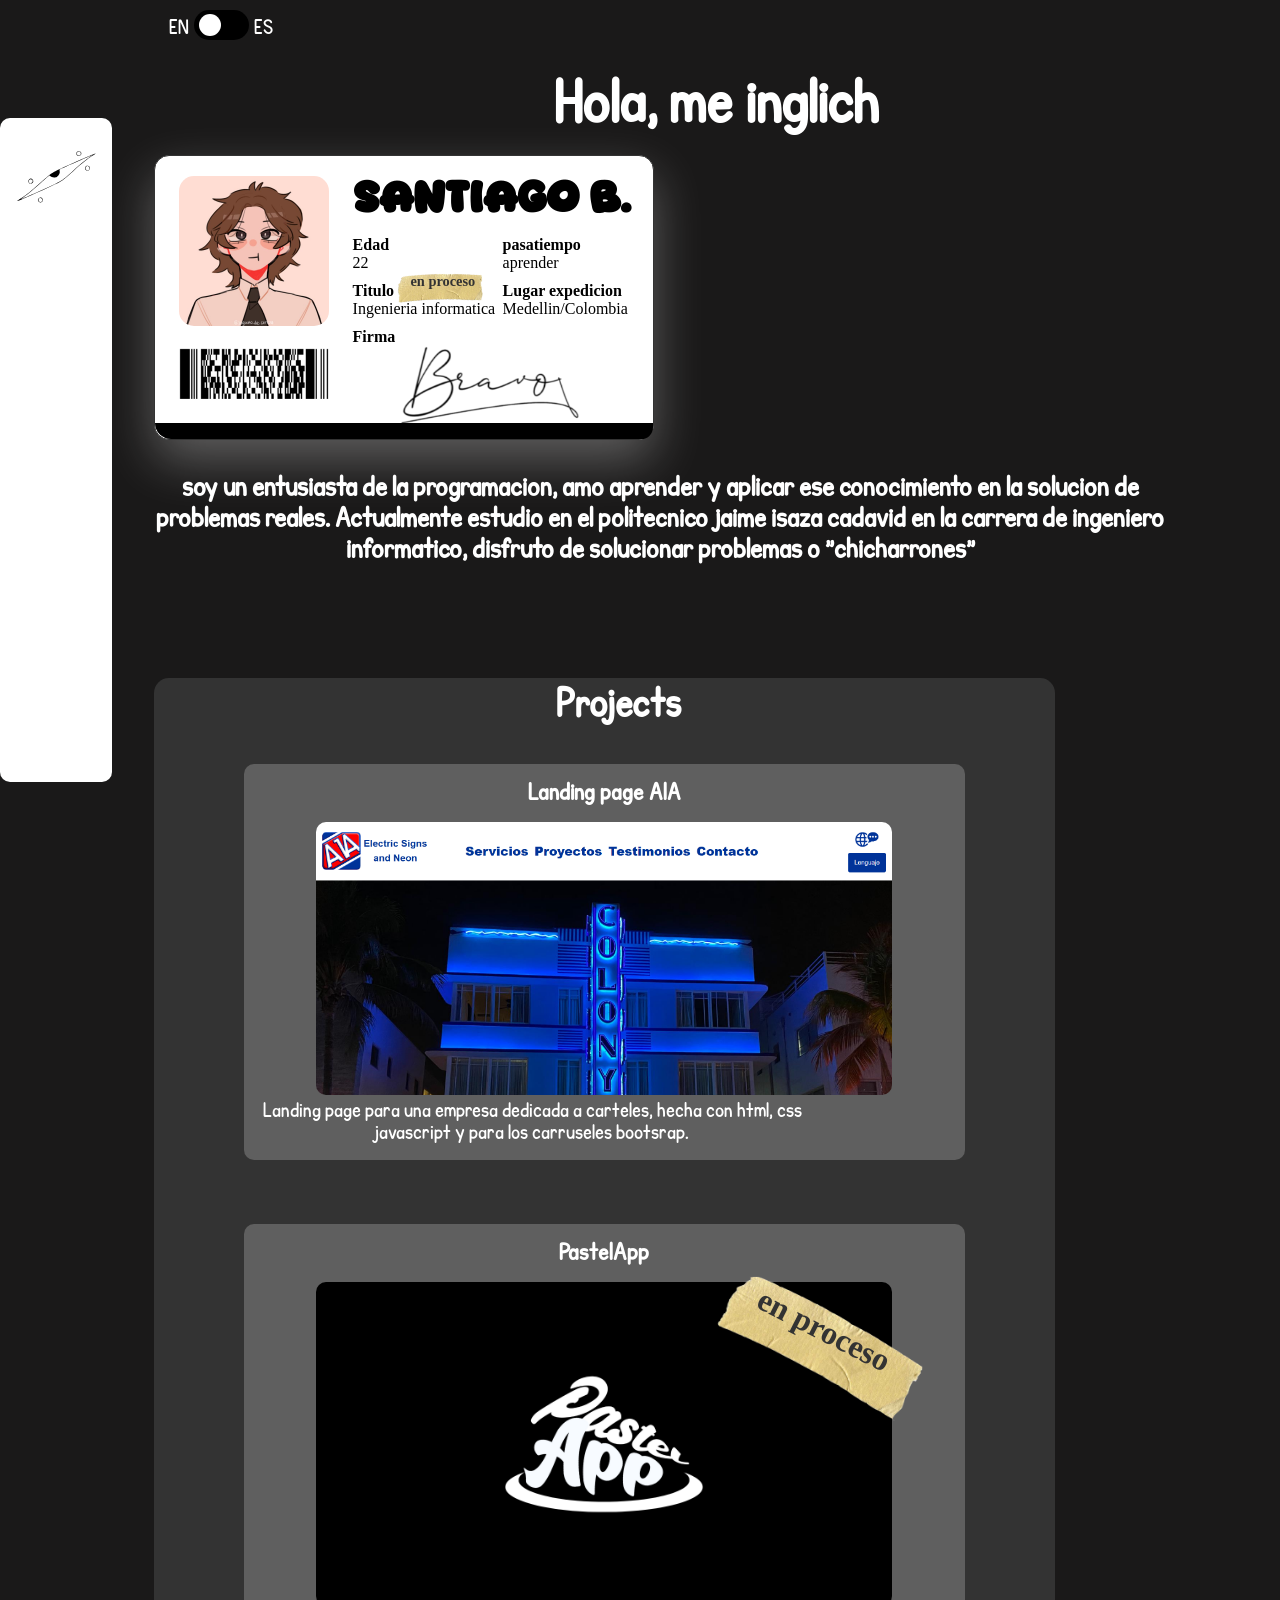
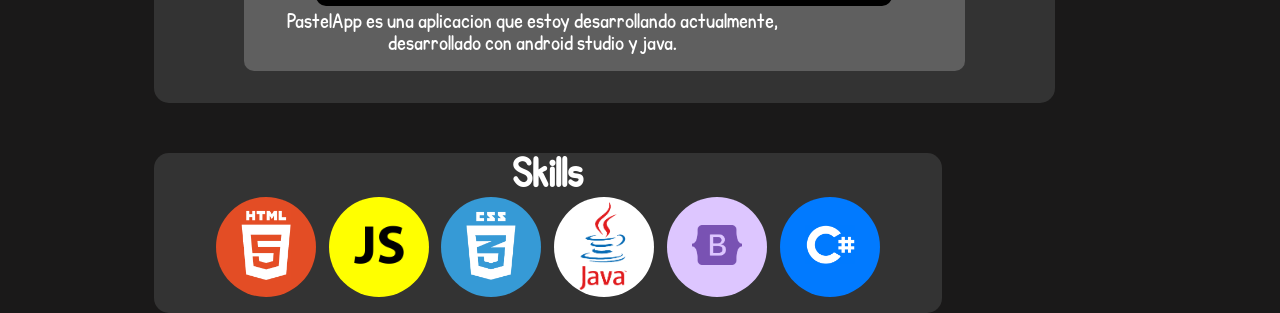
==== commit 2e4e7880: "skills" ====
--- a/Html/index.html
+++ b/Html/index.html
@@ -113,16 +113,32 @@
         <section class="skills">
             <div class="skills_container">
                 <h2 class="skill_title">Skills</h2>
+
                 <div class="skills_card_container">
-                    <div class="skill_card">
+                    <div class="skill_card html">
+                        <img src="/img/Opera Captura de pantalla_2025-07-08_002914_www.pngwing.com.png" alt="">
+                    </div>
+                    <div class="skill_card js">
                         <img src="/img/pngwing.com (36).png" alt="">
                     </div>
-                </div>
-                <div class="skills_card_container">
-                    <div class="skill_card">
-                        <img src="/img/pngwing.com (36).png" alt="">
+                    <div class="skill_card css">
+                        <img src="/img/Opera Captura de pantalla_2025-07-08_003919_www.pngwing.com.png" alt="">
+                    </div>
+                    <div class="skill_card java">
+                        <img src="/img/Opera Captura de pantalla_2025-07-08_004220_www.pngwing.com-Photoroom.png" alt="">
+                    </div>
+                    <div class="skill_card bootstrap">
+                        <img src="/img/pngwing.com (38).png" alt="">
+                    </div>
+                    <div class="skill_card C">
+                        <img src="/img/Opera Captura de pantalla_2025-07-08_004852_www.google.com.png" alt="">
                     </div>
                 </div>
+            </div>
+        </section>
+
+        <section class="contact_me">
+            <div class="contact_container">
                 
             </div>
         </section>
--- a/Css/index_Style.css
+++ b/Css/index_Style.css
@@ -359,7 +359,7 @@
 
 .experience{
   grid-row: 2;
-  margin-top: 20%;
+  margin-top: 10%;
 }
 
 .container_projects{
@@ -461,39 +461,65 @@
   border-radius: 15px;
   justify-self: center;
   background-color: #333;
-  width: 90%;
+  width: 70%;
   height: auto;
   display: flex;
+  flex-direction: column;
+}
+
+.skill_title{
+  color: white;
+  font-family: 'kg_perfect';
+  font-size: 2em;
+  text-align: center;
+}
+
+.skills_card_container{
+  gap: 0.8rem;
+  padding-bottom: 1rem;
+  align-items: center;
+  
+  display: flex;
   flex-direction: row;
-}
-
-.skill_title{
-  color: white;
-  font-family: 'kg_perfect';
-  font-size: 2em;
-  text-align: center;
-}
-
-.skills_card_container{
-  align-items: center;
-  padding-left: 20px;
+  justify-content: center;
+  flex-wrap: wrap;
 }
 
 .skill_card{
   border-radius: 100px;
   width: 100px;
   height: 100px;
-  background-color: yellow;
   text-align: center;
   align-content: center;
-  
 }
 
 .skill_card img{
   width: 50%;
 }
 
-
+.js{
+  background-color: yellow;
+}
+
+.html{
+  background-color: #e34d25;
+}
+
+.css{
+  background-color: #369ad6;
+}
+
+.java{
+  background-color: white;
+}
+
+.bootstrap{
+  background-color: #ddc6ff;
+}
+
+.C{
+  background-color: #017aff;
+}
 
 /*----------Mediaquery----------*/
 
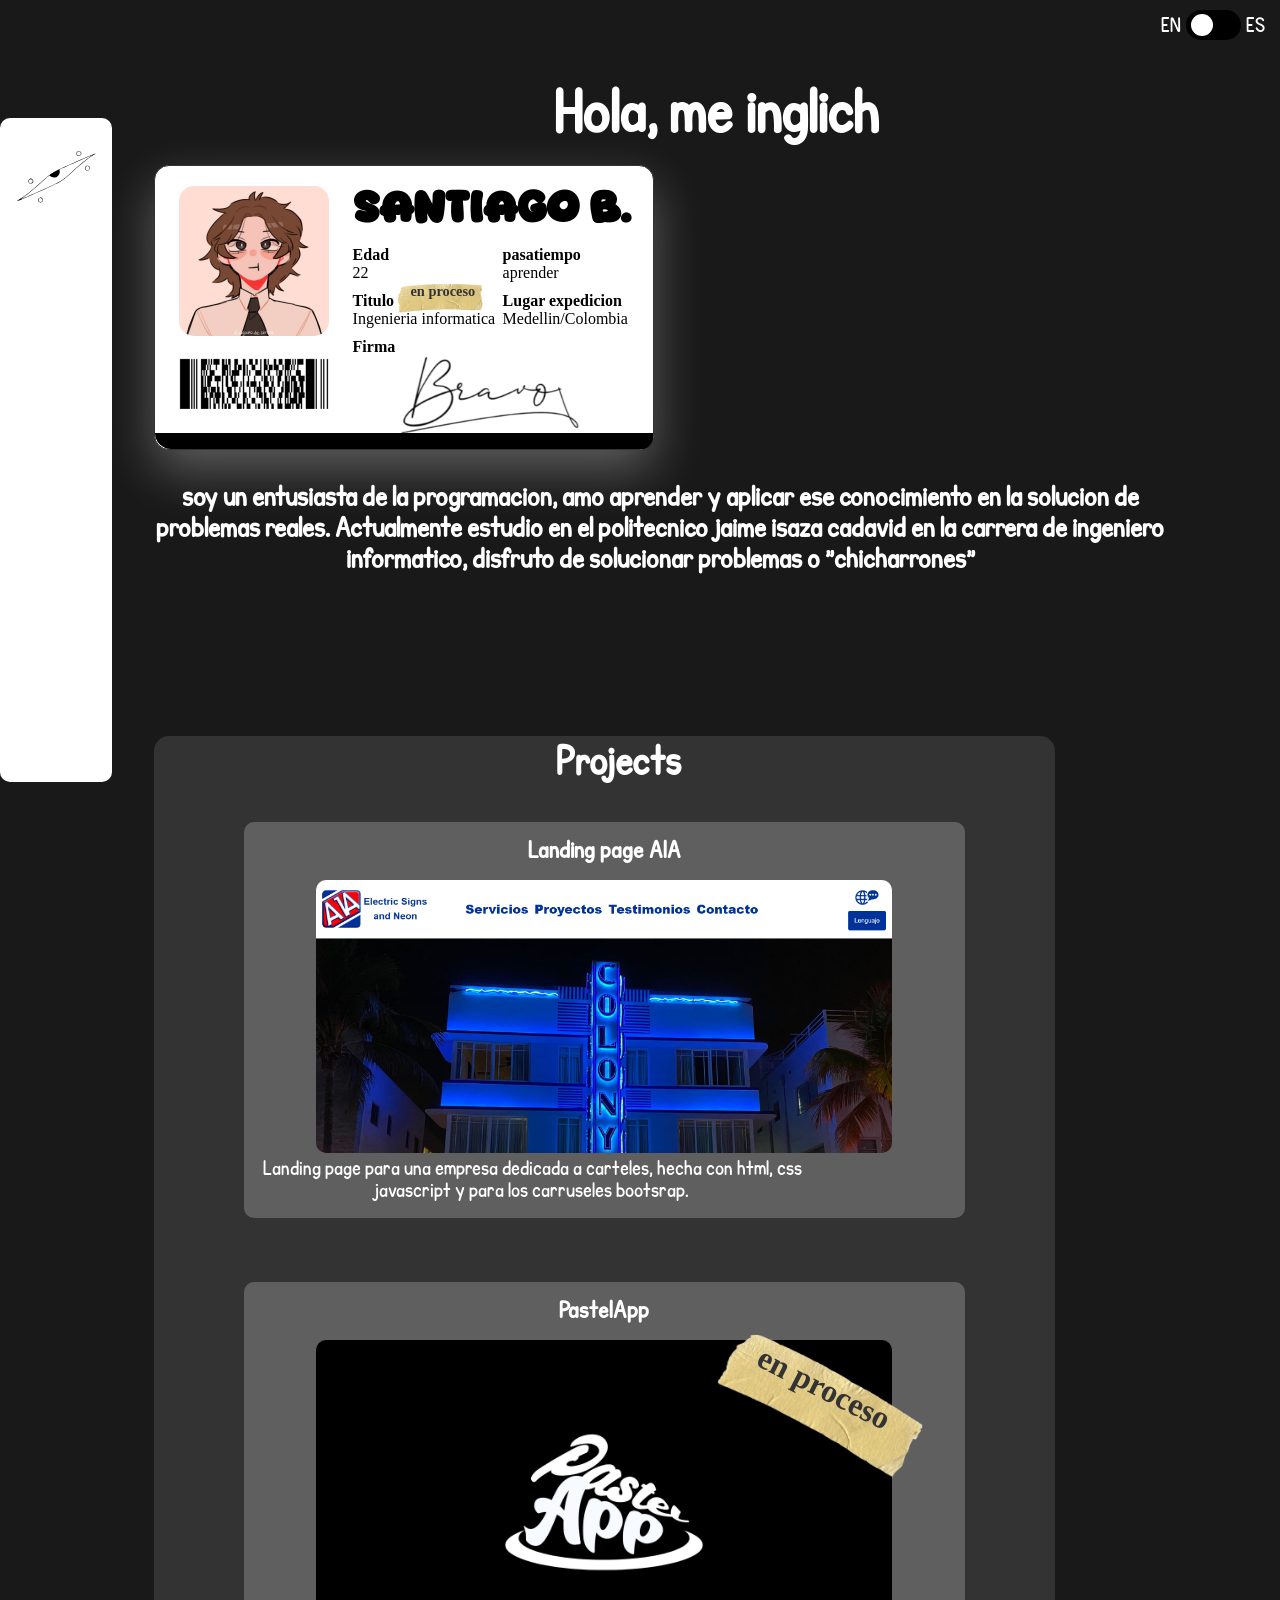
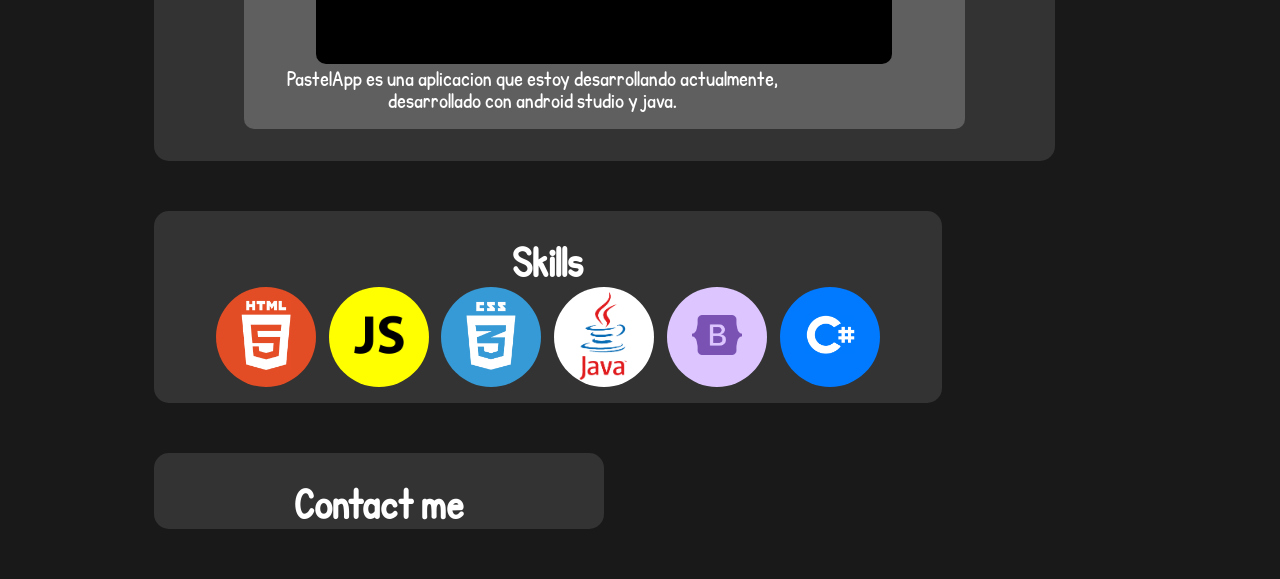
==== commit 8a8806ed: "melo en teoria esta bien, corrige cositas pequeñas como separaciones, busca un fondo de pantalla, añ" ====
--- a/Html/index.html
+++ b/Html/index.html
@@ -5,6 +5,7 @@
     <meta name="viewport" content="width=device-width, initial-scale=1.0">
     <link rel="stylesheet" href="/Css/index_Style.css">
     <link href='https://cdn.boxicons.com/fonts/basic/boxicons.min.css' rel='stylesheet'>
+    <link href='https://cdn.boxicons.com/fonts/brands/boxicons-brands.min.css' rel='stylesheet'>
     <script src="/Js/index_Script.js"></script>
     <title>Portafolio</title>
 </head>
@@ -139,10 +140,15 @@
 
         <section class="contact_me">
             <div class="contact_container">
-                
+                <h2 class="contact_title">Contact me</h2>
+                <div class="contact_links">
+                    <a href="tel:+573022289315" target="_blank"><i class='bxr  bxs-phone'  ></i></a>
+                    <a href="mailto:santiagobp-12@hotmail.com" target="_blank"><i class='bxr  bxs-envelope'  ></i></a>
+                    <a href="https://github.com/Bravissimo-exe" target="_blank"><i class='bxl  bx-github'  ></i></a> 
+                    <a href="https://www.instagram.com/san.braa__/?hl=es" target="_blank"><i class='bxl  bx-instagram-alt'  ></i></a>
+                </div>
             </div>
         </section>
     </main>
-    
 </body>
 </html>
--- a/Css/index_Style.css
+++ b/Css/index_Style.css
@@ -20,20 +20,21 @@
 }
 
 .main-content{
+  display: grid;
   width: 100%;
+  height: auto;
   grid-column: 2;
-  grid-template-rows: 1fr 1fr 1fr;
+  grid-template-rows: repeat(auto, 5);
 }
 
 .translate{
   margin: 10px;
   justify-self: end;
   display: flex;
-  padding-right: 10px;
+  
 }
 
 .translate p{
-  align-self: center;
   color: white;
   font-size: 1em;
   padding: 5px 5px 0 5px;
@@ -198,7 +199,7 @@
 /*----------Card----------*/
 
 .id_presentation{
-  grid-row: 1;
+  grid-row: 2;
   justify-content: center;
 }
 
@@ -358,8 +359,9 @@
 /*----------Projects----------*/
 
 .experience{
-  grid-row: 2;
+  grid-row: 3;
   margin-top: 10%;
+  margin-bottom: 50px;
 }
 
 .container_projects{
@@ -368,7 +370,6 @@
   height: auto;
   background-color: #333;
   margin-top: 2rem;
-  margin-bottom: 50px;
   display: flex;
   flex-direction:column;
   align-items: center;
@@ -454,7 +455,8 @@
 /*----------Skills----------*/
 
 .skills{
-  grid: 3;
+  grid: 4;
+  margin-bottom: 50px;
 }
 
 .skills_container{
@@ -468,6 +470,7 @@
 }
 
 .skill_title{
+  margin-top: 2rem;
   color: white;
   font-family: 'kg_perfect';
   font-size: 2em;
@@ -521,10 +524,126 @@
   background-color: #017aff;
 }
 
+/*----------ContactMe----------*/
+
+.contact_me{
+  grid-row: 5;
+  margin-bottom: 50px;
+}
+
+.contact_container{
+  border-radius: 15px;
+  justify-self: center;
+  align-items: center;
+  background-color: #333;
+  width: 40%;
+  height: auto;
+  display: flex;
+  flex-direction: column;
+}
+
+.contact_title{
+  color: white;
+  font-family: 'kg_perfect';
+  text-align: center;
+  font-size: 2em;
+  margin-top: 2rem;
+}
+
+.contact_links a{
+  color: white;
+  font-size: 5rem;
+}
+
 /*----------Mediaquery----------*/
 
 @media (max-width: 490px){
+ 
+}
+
+@media (max-width: 768px) {
   nav{
     display: none;
   }
+
+  body{
+    display: block;
+  }
+
+  .card {
+    width: 90%;
+    height: auto;
+    grid-template-columns: 1fr; /* ✅ de 3 columnas a 1 */
+    grid-template-rows: auto;
+    padding: 1rem;
+  }
+
+  .photo {
+    grid-column: 1;
+    grid-row: 1;
+    text-align: center;
+    padding: 10px;
+  }
+
+  .photo img {
+    width: 120px;
+    height: 120px;
+  }
+
+  .info-name {
+    grid-column: 1;
+    grid-row: 2;
+    font-size: 1.4em;
+    text-align: center;
+    margin: 0.5rem 0;
+  }
+
+  .info,
+  .info-title,
+  .info-age,
+  .info-hobby,
+  .info-place,
+  .info-firm {
+    grid-column: 1;
+    text-align: center;
+  }
+
+  .info-title-sticker {
+    grid-column: 1;
+    grid-row: auto;
+    justify-self: center;
+    padding: 0;
+    width: 80px;
+  }
+
+  .info-title-sticker img {
+    width: 100%;
+    rotate: -90deg;
+  }
+
+  .qr {
+    grid-column: 1;
+    grid-row: auto;
+  }
+
+  .info-border {
+    grid-column: 1;
+    border-radius: 0 0 15px 15px;
+  }
+
+  .contact_container{
+    border-radius: 15px;
+    justify-self: center;
+    align-items: center;
+    background-color: #333;
+    width: 80%;
+    height: auto;
+    display: flex;
+    flex-direction: column;
+  }
+ 
+  .contact_links a{
+    color: white;
+    font-size: 4rem;
+  }
 }
